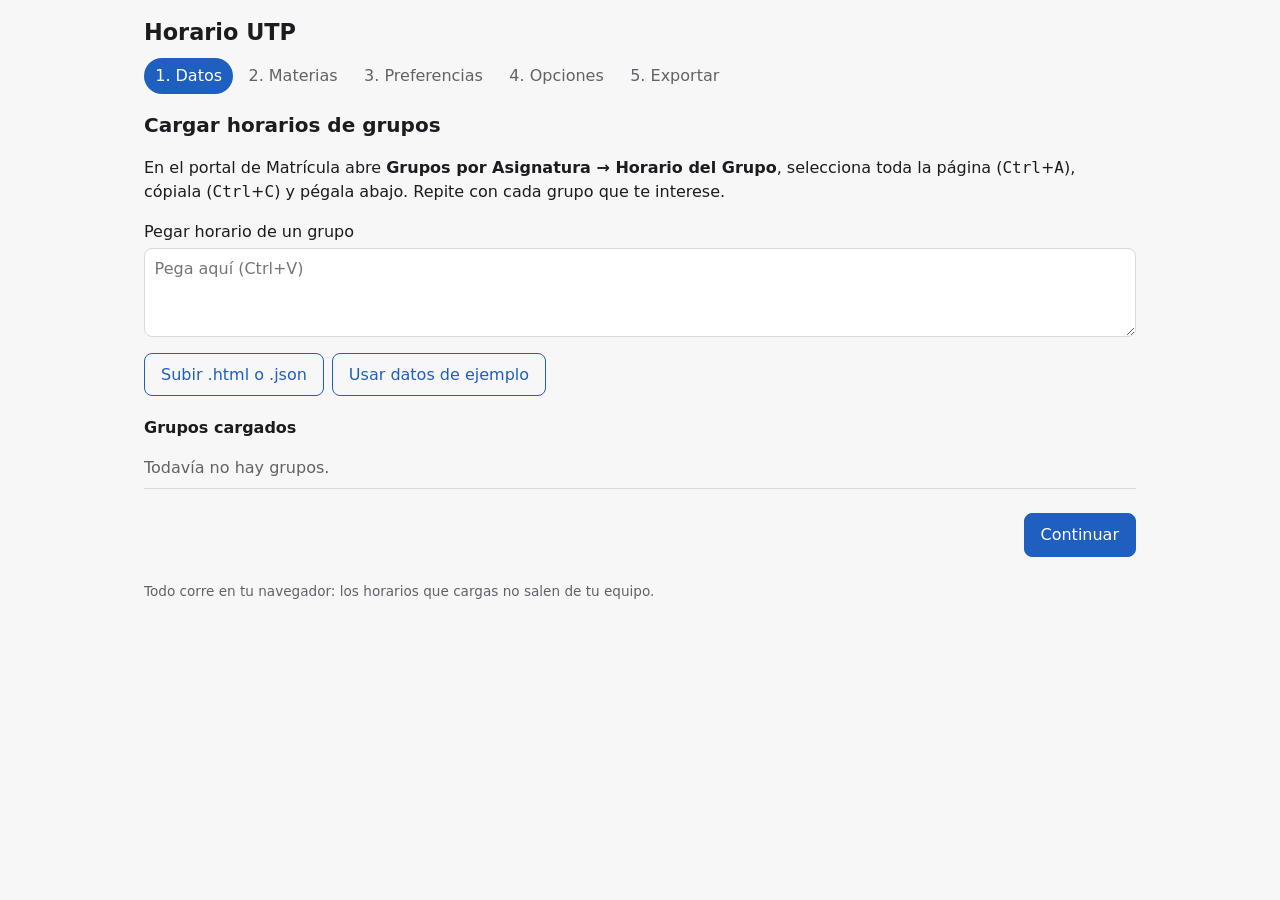
==== index.html @ 0678e88e "Port a web estática en HTML, CSS y JS vanilla La TUI en Python (OR-Tools) pasa a legacy/ sin cambios" ====
<!doctype html>
<html lang="es">
<head>
  <meta charset="utf-8">
  <meta name="viewport" content="width=device-width, initial-scale=1">
  <title>Horario UTP</title>
  <meta name="description" content="Arma tu horario de la UTP sin choques, ordenado según tus preferencias.">
  <meta name="color-scheme" content="light dark">
  <link rel="stylesheet" href="css/style.css">
  <script type="module" src="js/main.js"></script>
</head>
<body>
  <header>
    <h1>Horario UTP</h1>
    <nav aria-label="Pasos">
      <ol id="pasos">
        <li><a href="#datos">Datos</a></li>
        <li><a href="#materias">Materias</a></li>
        <li><a href="#preferencias">Preferencias</a></li>
        <li><a href="#opciones">Opciones</a></li>
        <li><a href="#exportar">Exportar</a></li>
      </ol>
    </nav>
  </header>

  <main>
    <section id="datos" aria-labelledby="t-datos">
      <h2 id="t-datos" tabindex="-1">Cargar horarios de grupos</h2>
      <p>
        En el portal de Matrícula abre <b>Grupos por Asignatura → Horario del Grupo</b>,
        selecciona toda la página (<kbd>Ctrl</kbd>+<kbd>A</kbd>), cópiala
        (<kbd>Ctrl</kbd>+<kbd>C</kbd>) y pégala abajo. Repite con cada grupo que te interese.
      </p>
      <label for="pegar">Pegar horario de un grupo</label>
      <textarea id="pegar" rows="3" placeholder="Pega aquí (Ctrl+V)"></textarea>
      <p class="fila">
        <label class="boton secundario">Subir .html o .json
          <input type="file" id="archivos" accept=".html,.htm,.json" multiple hidden>
        </label>
        <button type="button" id="ejemplo" class="secundario">Usar datos de ejemplo</button>
      </p>
      <p id="msg-datos" role="status"></p>
      <h3>Grupos cargados</h3>
      <ul id="lista-grupos" class="lista"></ul>
      <p class="acciones"><a href="#materias" class="boton">Continuar</a></p>
    </section>

    <section id="materias" aria-labelledby="t-materias" hidden>
      <h2 id="t-materias" tabindex="-1">Materias a inscribir</h2>
      <div id="contenido-materias"></div>
      <p class="acciones">
        <a href="#datos" class="boton secundario">Atrás</a>
        <a href="#preferencias" class="boton">Continuar</a>
      </p>
    </section>

    <section id="preferencias" aria-labelledby="t-preferencias" hidden>
      <h2 id="t-preferencias" tabindex="-1">Preferencias <small>(opcional)</small></h2>
      <div id="contenido-preferencias"></div>
      <p class="acciones">
        <a href="#materias" class="boton secundario">Atrás</a>
        <a href="#opciones" class="boton">Ver opciones</a>
      </p>
    </section>

    <section id="opciones" aria-labelledby="t-opciones" hidden>
      <h2 id="t-opciones" tabindex="-1">Opciones</h2>
      <div id="contenido-opciones"></div>
      <p class="acciones">
        <a href="#preferencias" class="boton secundario">Atrás</a>
        <a href="#exportar" class="boton">Exportar esta opción</a>
      </p>
    </section>

    <section id="exportar" aria-labelledby="t-exportar" hidden>
      <h2 id="t-exportar" tabindex="-1">Exportar</h2>
      <div id="contenido-exportar"></div>
      <p class="acciones"><a href="#opciones" class="boton secundario">Atrás</a></p>
    </section>
  </main>

  <footer>
    <p>Todo corre en tu navegador: los horarios que cargas no salen de tu equipo.</p>
  </footer>
</body>
</html>
---- css/style.css ----
/* Mobile-first. Claro/oscuro según el sistema. Sin dependencias. */

:root {
  --fondo: #f7f7f8;
  --superficie: #fff;
  --texto: #1b1c1f;
  --tenue: #5f6368;
  --borde: #d9dadd;
  --acento: #1f5fbf;
  --acento-texto: #fff;
  --ok: #1e7f3c;
  --error: #b3261e;
  --l: 88%; /* luminosidad de las celdas de clase */
  --s: 70%;
  color-scheme: light dark;
}

@media (prefers-color-scheme: dark) {
  :root {
    --fondo: #121316;
    --superficie: #1c1d21;
    --texto: #e6e6e9;
    --tenue: #a0a3a8;
    --borde: #34363b;
    --acento: #8ab4f8;
    --acento-texto: #0b1a33;
    --ok: #7fd69a;
    --error: #f2938c;
    --l: 26%;
    --s: 40%;
  }
}

* { box-sizing: border-box; }

body {
  margin: 0;
  font: 16px/1.5 system-ui, -apple-system, "Segoe UI", Roboto, sans-serif;
  background: var(--fondo);
  color: var(--texto);
}

header, main, footer {
  max-width: 64rem;
  margin: 0 auto;
  padding: 0 1rem;
}

h1 { font-size: 1.4rem; margin: 1rem 0 .5rem; }
h2 { font-size: 1.25rem; margin: 1rem 0 .75rem; }
h2:focus { outline: none; }
h3 { font-size: 1rem; margin: 1.25rem 0 .5rem; }
small { color: var(--tenue); }
a { color: var(--acento); }

/* Pasos */
#pasos {
  display: flex;
  gap: .25rem;
  list-style: none;
  margin: 0;
  padding: 0;
  overflow-x: auto;
  counter-reset: paso;
}
#pasos a {
  display: block;
  padding: .4rem .7rem;
  border-radius: 999px;
  text-decoration: none;
  color: var(--tenue);
  white-space: nowrap;
  counter-increment: paso;
}
#pasos a::before { content: counter(paso) ". "; }
#pasos a[aria-current] { background: var(--acento); color: var(--acento-texto); }

/* Controles */
button, .boton {
  display: inline-block;
  font: inherit;
  padding: .55rem 1rem;
  border: 1px solid var(--acento);
  border-radius: .5rem;
  background: var(--acento);
  color: var(--acento-texto);
  text-decoration: none;
  cursor: pointer;
}
.secundario { background: transparent; color: var(--acento); }
.chico { padding: .25rem .6rem; font-size: .875rem; }
button:disabled { opacity: .4; cursor: default; }
:focus-visible { outline: 2px solid var(--acento); outline-offset: 2px; }

textarea, select, input:not([type="checkbox"]) {
  font: inherit;
  color: inherit;
  background: var(--superficie);
  border: 1px solid var(--borde);
  border-radius: .5rem;
  padding: .45rem .6rem;
  max-width: 100%;
}
textarea { display: block; width: 100%; margin: .25rem 0; resize: vertical; }

fieldset {
  border: 1px solid var(--borde);
  border-radius: .75rem;
  background: var(--superficie);
  margin: 0 0 1rem;
  padding: .75rem 1rem 1rem;
}
legend { font-weight: 600; padding: 0 .25rem; }
.pref label { display: block; margin: .5rem 0 0; }
.pref select, .pref input[type="number"], .pref input[type="date"] { display: block; width: 100%; margin-top: .2rem; }
label.opcion { display: flex; gap: .6rem; align-items: baseline; padding: .35rem 0; }
label.opcion small { white-space: nowrap; }

.fila { display: flex; flex-wrap: wrap; gap: .5rem; align-items: center; }
.acciones { display: flex; justify-content: space-between; gap: .5rem; margin: 1.5rem 0; }
.acciones .boton:only-child { margin-left: auto; }

.lista { list-style: none; padding: 0; margin: 0; }
.lista li {
  display: flex;
  justify-content: space-between;
  align-items: center;
  gap: .5rem;
  padding: .5rem 0;
  border-bottom: 1px solid var(--borde);
}
.vacio { color: var(--tenue); }
.ok { color: var(--ok); }
.error { color: var(--error); }

/* Opciones */
.navegar {
  display: flex;
  justify-content: space-between;
  align-items: center;
  gap: .5rem;
  text-align: center;
}
.navegar p { margin: 0; }
.navegar button { font-size: 1.4rem; line-height: 1; padding: .4rem .9rem; }

.clase { background: hsl(var(--h) var(--s) var(--l)); }

.grilla, .tabla { overflow-x: auto; margin: 1rem 0; }
table { border-collapse: collapse; width: 100%; background: var(--superficie); }
th, td { border: 1px solid var(--borde); padding: .35rem .45rem; text-align: left; vertical-align: top; }
thead th { background: var(--fondo); }
.grilla table { table-layout: fixed; min-width: 40rem; }
.grilla th[scope="row"] { width: 8.5rem; font-weight: normal; font-size: .8rem; color: var(--tenue); white-space: nowrap; }
.grilla td { font-size: .8rem; line-height: 1.25; }
.grilla td b, .por-dia b { display: block; }
.centro { text-align: center; }
.si { color: var(--ok); }
.no { color: var(--error); font-weight: 700; }
.nd { color: var(--tenue); }

.por-dia { list-style: none; padding: 0; }
.por-dia ul { list-style: none; padding: 0; margin: 0; }
.por-dia ul li { border-radius: .5rem; padding: .5rem .75rem; margin-bottom: .4rem; }
.por-dia .hora { font-size: .8rem; color: var(--tenue); }

/* Celular: lista por día. Pantalla ancha: grilla semanal. */
.grilla { display: none; }
@media (min-width: 48rem) {
  .grilla { display: block; }
  .por-dia { display: none; }
  .pref select, .pref input[type="number"], .pref input[type="date"] { display: inline-block; width: auto; }
  .pref label { display: flex; justify-content: space-between; align-items: center; gap: 1rem; }
  .pref select { min-width: 16rem; }
  .pref label.opcion { justify-content: flex-start; }
}

footer { color: var(--tenue); font-size: .85rem; padding-bottom: 2rem; }

@media print {
  :root { --l: 90%; --s: 60%; }
  body { background: #fff; color: #000; }
  header, footer, .acciones, .navegar button, .por-dia { display: none; }
  .grilla { display: block; overflow: visible; }
  .grilla table { min-width: 0; }
  th, td { border-color: #999; }
}
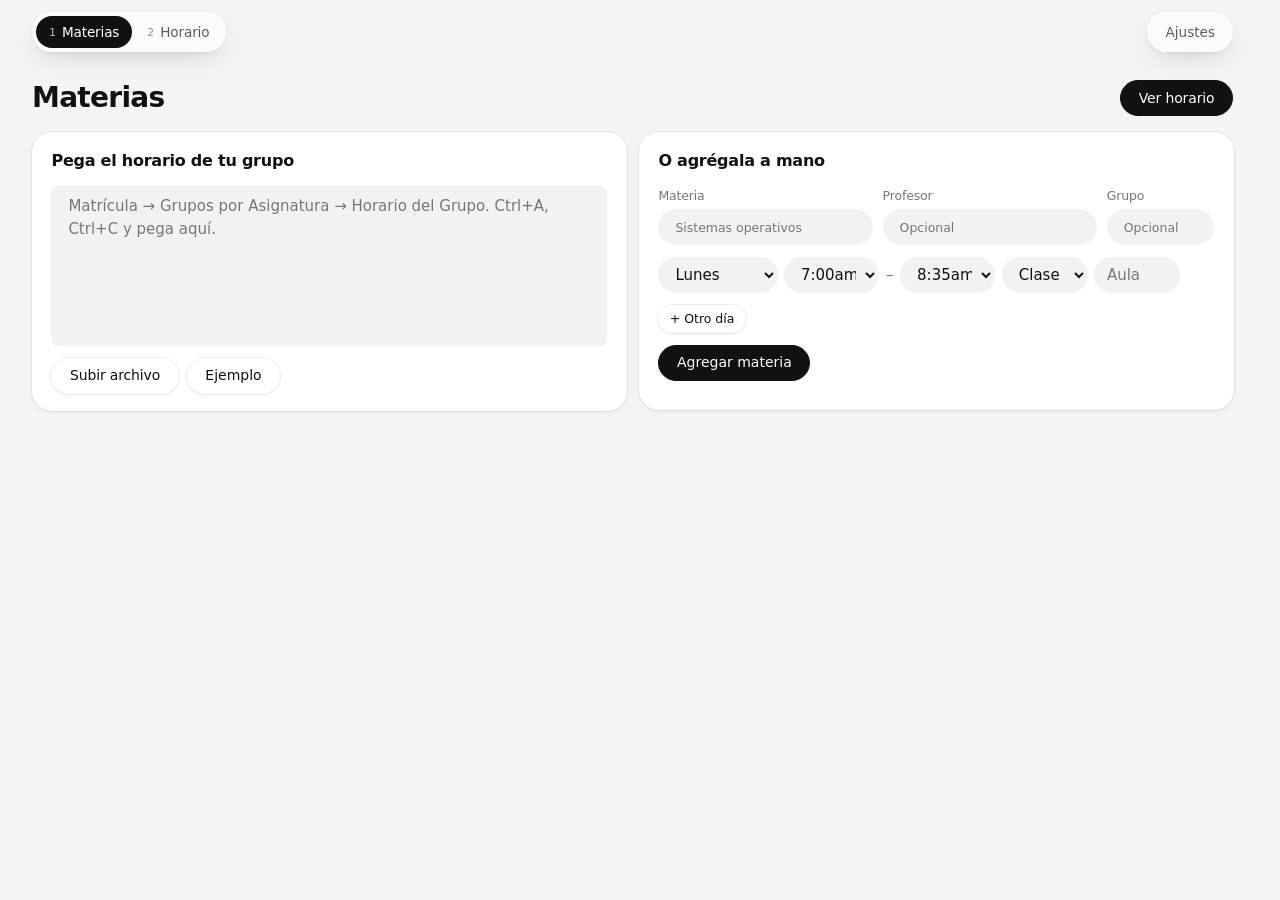
==== commit be768757: "UI en 2 pasos, agentes WebMCP y ajustes - Flujo Materias → Horario; se quitan el paso de exportar (." ====
--- a/index.html
+++ b/index.html
@@ -2,85 +2,106 @@
 <html lang="es">
 <head>
   <meta charset="utf-8">
-  <meta name="viewport" content="width=device-width, initial-scale=1">
-  <title>Horario UTP</title>
-  <meta name="description" content="Arma tu horario de la UTP sin choques, ordenado según tus preferencias.">
+  <!-- style-src-attr: SVG de Ajustes -->
+  <meta http-equiv="Content-Security-Policy" content="default-src 'self'; script-src 'self'; style-src-elem 'self'; style-src-attr 'unsafe-inline'; img-src 'self' data:; object-src 'none'; base-uri 'none'; form-action 'none'">
+  <meta name="viewport" content="width=device-width, initial-scale=1, viewport-fit=cover">
+  <title>Horario</title>
+  <meta name="description" content="Arma tu horario sin choques, ordenado según tus preferencias.">
   <meta name="color-scheme" content="light dark">
+  <meta name="theme-color" content="#f4f4f4" media="(prefers-color-scheme: light)">
+  <meta name="theme-color" content="#000000" media="(prefers-color-scheme: dark)">
+  <link rel="manifest" href="manifest.webmanifest">
   <link rel="stylesheet" href="css/style.css">
+  <script src="js/tema.js"></script>
   <script type="module" src="js/main.js"></script>
+  <!-- Evita la cascada de imports -->
+  <link rel="modulepreload" href="js/ui.js">
+  <link rel="modulepreload" href="js/calendario.js">
+  <link rel="modulepreload" href="js/dom.js">
+  <link rel="modulepreload" href="js/agentes.js">
+  <link rel="modulepreload" href="js/ajustes.js">
+  <link rel="modulepreload" href="js/atajos.js">
+  <link rel="modulepreload" href="js/estado.js">
+  <link rel="modulepreload" href="js/modelo.js">
+  <link rel="modulepreload" href="js/entrada.js">
+  <link rel="modulepreload" href="js/solver.js">
+  <link rel="modulepreload" href="js/preferencias.js">
+  <link rel="modulepreload" href="js/periodos.js">
+  <link rel="modulepreload" href="js/bits.js">
 </head>
 <body>
   <header>
-    <h1>Horario UTP</h1>
     <nav aria-label="Pasos">
-      <ol id="pasos">
-        <li><a href="#datos">Datos</a></li>
-        <li><a href="#materias">Materias</a></li>
-        <li><a href="#preferencias">Preferencias</a></li>
-        <li><a href="#opciones">Opciones</a></li>
-        <li><a href="#exportar">Exportar</a></li>
+      <ol id="pasos" class="vidrio">
+        <li class="pildora" aria-hidden="true"></li>
+        <li><a href="#materias" data-atajo="g m" aria-current="step"><span>Materias</span></a></li>
+        <li><a href="#opciones" data-atajo="g h"><span>Horario</span></a></li>
       </ol>
     </nav>
+    <div class="herramientas vidrio">
+      <button type="button" class="fantasma chico" commandfor="dialogo-ajustes" command="show-modal">Ajustes</button>
+    </div>
   </header>
 
   <main>
-    <section id="datos" aria-labelledby="t-datos">
-      <h2 id="t-datos" tabindex="-1">Cargar horarios de grupos</h2>
-      <p>
-        En el portal de Matrícula abre <b>Grupos por Asignatura → Horario del Grupo</b>,
-        selecciona toda la página (<kbd>Ctrl</kbd>+<kbd>A</kbd>), cópiala
-        (<kbd>Ctrl</kbd>+<kbd>C</kbd>) y pégala abajo. Repite con cada grupo que te interese.
-      </p>
-      <label for="pegar">Pegar horario de un grupo</label>
-      <textarea id="pegar" rows="3" placeholder="Pega aquí (Ctrl+V)"></textarea>
-      <p class="fila">
-        <label class="boton secundario">Subir .html o .json
-          <input type="file" id="archivos" accept=".html,.htm,.json" multiple hidden>
-        </label>
-        <button type="button" id="ejemplo" class="secundario">Usar datos de ejemplo</button>
-      </p>
-      <p id="msg-datos" role="status"></p>
-      <h3>Grupos cargados</h3>
-      <ul id="lista-grupos" class="lista"></ul>
-      <p class="acciones"><a href="#materias" class="boton">Continuar</a></p>
-    </section>
-
-    <section id="materias" aria-labelledby="t-materias" hidden>
-      <h2 id="t-materias" tabindex="-1">Materias a inscribir</h2>
+    <section id="materias" aria-labelledby="t-materias">
+      <div class="cabeza">
+        <h2 id="t-materias" tabindex="-1">Materias</h2>
+        <p class="acciones vidrio-movil"><a href="#opciones" class="boton" data-atajo="Mod+Enter" data-atajo-texto="Paso siguiente">Ver horario</a></p>
+      </div>
+      <div id="grupos" class="fila grupos"></div>
+      <div id="entrada">
+        <div id="agregar" class="tarjeta agregar">
+          <label for="pegar" class="titulo">Pega el horario de tu grupo</label>
+          <textarea id="pegar" rows="3" data-atajo="/" data-atajo-texto="Ir al campo para pegar"
+            placeholder="Matrícula → Grupos por Asignatura → Horario del Grupo. Ctrl+A, Ctrl+C y pega aquí."></textarea>
+          <p class="fila">
+            <label class="boton secundario">Subir archivo
+              <input type="file" id="archivos" accept=".html,.htm,.json" multiple hidden>
+            </label>
+            <button type="button" id="ejemplo" class="secundario">Ejemplo</button>
+          </p>
+          <p id="msg-datos" role="status"></p>
+        </div>
+        <div id="a-mano" class="tarjeta agregar"></div>
+      </div>
       <div id="contenido-materias"></div>
-      <p class="acciones">
-        <a href="#datos" class="boton secundario">Atrás</a>
-        <a href="#preferencias" class="boton">Continuar</a>
-      </p>
-    </section>
-
-    <section id="preferencias" aria-labelledby="t-preferencias" hidden>
-      <h2 id="t-preferencias" tabindex="-1">Preferencias <small>(opcional)</small></h2>
-      <div id="contenido-preferencias"></div>
-      <p class="acciones">
-        <a href="#materias" class="boton secundario">Atrás</a>
-        <a href="#opciones" class="boton">Ver opciones</a>
-      </p>
     </section>
 
     <section id="opciones" aria-labelledby="t-opciones" hidden>
-      <h2 id="t-opciones" tabindex="-1">Opciones</h2>
+      <div class="cabeza">
+        <h2 id="t-opciones" tabindex="-1">Horario</h2>
+        <p class="acciones vidrio-movil"><a href="#materias" class="boton secundario">Atrás</a></p>
+      </div>
       <div id="contenido-opciones"></div>
-      <p class="acciones">
-        <a href="#preferencias" class="boton secundario">Atrás</a>
-        <a href="#exportar" class="boton">Exportar esta opción</a>
-      </p>
     </section>
 
-    <section id="exportar" aria-labelledby="t-exportar" hidden>
-      <h2 id="t-exportar" tabindex="-1">Exportar</h2>
-      <div id="contenido-exportar"></div>
-      <p class="acciones"><a href="#opciones" class="boton secundario">Atrás</a></p>
-    </section>
   </main>
 
-  <footer>
-    <p>Todo corre en tu navegador: los horarios que cargas no salen de tu equipo.</p>
-  </footer>
+  <!-- autofocus en el diálogo: en celular abría desplazado -->
+  <dialog id="dialogo-ajustes" class="dialogo" aria-labelledby="ajustes-titulo" closedby="any" autofocus>
+    <div class="dialogo-agarre" aria-hidden="true"></div>
+    <h2 id="ajustes-titulo">Ajustes</h2>
+    <div id="contenido-ajustes"></div>
+    <form method="dialog" class="acciones"><button class="secundario">Listo</button></form>
+  </dialog>
+
+  <dialog id="dialogo-borrar" class="dialogo" role="alertdialog" aria-labelledby="borrar-titulo" closedby="any">
+    <div class="dialogo-agarre" aria-hidden="true"></div>
+    <h2 id="borrar-titulo">¿Borrar horarios y preferencias?</h2>
+    <p>No se puede deshacer.</p>
+    <form method="dialog" class="acciones">
+      <button class="secundario" value="cancelar" autofocus>Cancelar</button>
+      <button class="peligro" value="borrar">Borrar</button>
+    </form>
+  </dialog>
+
+  <dialog id="dialogo-atajos" class="dialogo" aria-labelledby="atajos-titulo" closedby="any">
+    <h2 id="atajos-titulo">Atajos de teclado</h2>
+    <div id="contenido-atajos"></div>
+    <form method="dialog" class="acciones"><button class="secundario" autofocus>Cerrar</button></form>
+  </dialog>
+
+  <div id="tostada" class="tostada" role="status" aria-live="polite"></div>
 </body>
 </html>
--- a/css/style.css
+++ b/css/style.css
@@ -1,124 +1,769 @@
-/* Mobile-first. Claro/oscuro según el sistema. Sin dependencias. */
+/* Mobile-first. Claro/oscuro según el sistema. */
 
 :root {
-  --fondo: #f7f7f8;
-  --superficie: #fff;
-  --texto: #1b1c1f;
-  --tenue: #5f6368;
-  --borde: #d9dadd;
-  --acento: #1f5fbf;
-  --acento-texto: #fff;
-  --ok: #1e7f3c;
-  --error: #b3261e;
-  --l: 88%; /* luminosidad de las celdas de clase */
-  --s: 70%;
+  --fondo: light-dark(#f4f4f4, #000);
+  --superficie: light-dark(#fff, #161616);
+  --suave: light-dark(#f2f2f2, #242424);
+  --texto: light-dark(#111, #ececec);
+  --tenue: light-dark(#5c5c5c, #a8a8a8);
+  --apagado: light-dark(#767676, #8a8a8a); /* 4,5:1 */
+  --borde: light-dark(#ececec, #232323);
+  --borde-fuerte: light-dark(#d6d6d6, #3a3a3a);
+  --entrada: light-dark(#949494, #5e5e5e); /* 3:1 */
+  --invertido: light-dark(#111, #ececec);
+  --invertido-texto: light-dark(#fff, #111);
+  --ok: var(--texto);
+  --error: light-dark(#c4321c, #f2938c);
+  --mono: ui-monospace, "SF Mono", "JetBrains Mono", Menlo, Consolas, monospace;
+  --curva-entrar: cubic-bezier(0.32, 0.72, 0, 1);
+  --resorte: cubic-bezier(0.34, 1.45, 0.64, 1);
+  /* Resorte 520/38, muestreado con linear() */
+  --resorte-paso: linear(0, 0.04, 0.136, 0.258, 0.385, 0.508, 0.617, 0.711, 0.788, 0.85, 0.899, 0.935, 0.961, 0.98, 0.993, 1.001, 1.005, 1.008, 1.009, 1.009, 1.008, 1.007, 1.006, 1.005, 1.004, 1.003, 1.002, 1.001, 1);
+  --dur-paso: 380ms;
+  /* Resorte con rebote 300/19 */
+  --resorte-rebote: linear(0, 0.055, 0.187, 0.358, 0.538, 0.707, 0.852, 0.965, 1.045, 1.095, 1.12, 1.125, 1.116, 1.098, 1.076, 1.054, 1.033, 1.016, 1.002, 0.993, 0.987, 0.985, 0.984, 0.986, 0.988, 0.991, 0.994, 0.996, 0.998, 1);
+  --dur-rebote: 600ms;
+  --vidrio-fondo: var(--superficie);
+  --vidrio-brillo: inset 0 1px 0 light-dark(rgb(255 255 255 / .75), rgb(255 255 255 / .22)), inset 0 0 0 1px light-dark(rgb(255 255 255 / .4), rgb(255 255 255 / .09)), inset 0 -1px 1px light-dark(rgb(255 255 255 / .25), rgb(255 255 255 / .06));
+  --vidrio-sombra: 0 8px 24px -8px light-dark(rgb(0 0 0 / .2), rgb(0 0 0 / .7)), 0 1px 3px light-dark(rgb(0 0 0 / .06), transparent);
+  --sombra-alta: 0 18px 36px -18px rgb(0 0 0 / .28), 0 2px 6px -2px rgb(0 0 0 / .08);
+  /* Borde de sombra */
+  --sombra-borde:
+    0 0 0 1px light-dark(oklch(0 0 0 / .06), oklch(1 0 0 / .08)),
+    0 1px 2px -1px light-dark(oklch(0 0 0 / .06), transparent),
+    0 2px 4px 0 light-dark(oklch(0 0 0 / .04), transparent);
+  --sombra-borde-hover:
+    0 0 0 1px light-dark(oklch(0 0 0 / .08), oklch(1 0 0 / .13)),
+    0 1px 2px -1px light-dark(oklch(0 0 0 / .08), transparent),
+    0 2px 4px 0 light-dark(oklch(0 0 0 / .06), transparent);
+  --alto-tactil: 2.75rem; /* WCAG 2.5.5 */
+  /* Radios concéntricos, con piso */
+  --radio-tarjeta: 1.25rem;
+  --relleno-tarjeta: 1rem;
+  --radio-interior: max(.5rem, var(--radio-tarjeta) - var(--relleno-tarjeta));
   color-scheme: light dark;
 }
-
-@media (prefers-color-scheme: dark) {
-  :root {
-    --fondo: #121316;
-    --superficie: #1c1d21;
-    --texto: #e6e6e9;
-    --tenue: #a0a3a8;
-    --borde: #34363b;
-    --acento: #8ab4f8;
-    --acento-texto: #0b1a33;
-    --ok: #7fd69a;
-    --error: #f2938c;
-    --l: 26%;
-    --s: 40%;
-  }
-}
-
-* { box-sizing: border-box; }
+:root[data-tema="claro"] { color-scheme: light; }
+:root[data-tema="oscuro"] { color-scheme: dark; }
+:root[data-movimiento="reducido"] *,
+:root[data-movimiento="reducido"] ::before,
+:root[data-movimiento="reducido"] ::after,
+:root[data-movimiento="reducido"] ::backdrop {
+  animation-duration: 1ms !important;
+  animation-iteration-count: 1 !important;
+  animation-delay: 0s !important;
+  transition-duration: 1ms !important;
+  transition-delay: 0s !important;
+  scroll-behavior: auto !important;
+}
+
+@media (prefers-contrast: more) {
+  :root { --borde: light-dark(#949494, #6b6b6b); --borde-fuerte: light-dark(#6b6b6b, #8a8a8a); --apagado: light-dark(#555, #bbb); --tenue: light-dark(#333, #ccc); }
+}
+
+*, *::before, *::after { box-sizing: border-box; }
+[hidden] { display: none !important; }
+
+html {
+  background: var(--fondo);
+  accent-color: var(--invertido);
+  -webkit-text-size-adjust: 100%;
+  text-size-adjust: 100%;
+  -webkit-tap-highlight-color: transparent;
+  -webkit-font-smoothing: antialiased;
+  -moz-osx-font-smoothing: grayscale;
+  /* Evita saltos al cambiar de paso */
+  scrollbar-gutter: stable;
+}
 
 body {
   margin: 0;
-  font: 16px/1.5 system-ui, -apple-system, "Segoe UI", Roboto, sans-serif;
+  padding-inline: env(safe-area-inset-left, 0px) env(safe-area-inset-right, 0px);
+  font: .9375rem/1.55 Inter, system-ui, -apple-system, "Segoe UI", Roboto, sans-serif;
+  /* Cifras de ancho fijo */
+  font-variant-numeric: tabular-nums;
+  letter-spacing: -.01em;
   background: var(--fondo);
   color: var(--texto);
 }
 
-header, main, footer {
-  max-width: 64rem;
-  margin: 0 auto;
-  padding: 0 1rem;
-}
-
-h1 { font-size: 1.4rem; margin: 1rem 0 .5rem; }
-h2 { font-size: 1.25rem; margin: 1rem 0 .75rem; }
+header, main {
+  max-width: 80rem;
+  margin-inline: auto;
+  padding-inline: clamp(.75rem, 3vw, 2rem);
+}
+header {
+  position: sticky;
+  top: 0;
+  z-index: 1;
+  display: flex;
+  flex-wrap: wrap;
+  align-items: center;
+  justify-content: space-between;
+  gap: .5rem 1rem;
+  padding-block: .75rem;
+}
+/* Sin barra: cápsulas de vidrio flotantes */
+header::before {
+  content: "";
+  position: absolute;
+  z-index: -1;
+  inset: 0 calc(50% - 50vw) -1rem;
+  background: linear-gradient(var(--fondo) 40%, transparent);
+  pointer-events: none;
+}
+@supports (backdrop-filter: blur(1px)) {
+  header::before {
+    background: linear-gradient(color-mix(in srgb, var(--fondo) 70%, transparent) 30%, transparent);
+    backdrop-filter: blur(6px);
+    -webkit-backdrop-filter: blur(6px);
+    mask-image: linear-gradient(#000 55%, transparent);
+  }
+}
+@media (prefers-reduced-transparency: reduce) {
+  header::before { inset-block-end: 0; background: var(--fondo); backdrop-filter: none; -webkit-backdrop-filter: none; mask-image: none; }
+}
+
+.vidrio, .vidrio-movil {
+  --filtro-vidrio: blur(10px) saturate(180%);
+}
+.vidrio {
+  border: 1px solid transparent; /* forced-colors */
+  background: var(--vidrio-fondo);
+  box-shadow: var(--vidrio-brillo), var(--vidrio-sombra);
+  -webkit-backdrop-filter: var(--filtro-vidrio);
+  backdrop-filter: var(--filtro-vidrio);
+}
+@supports (backdrop-filter: blur(1px)) {
+  :root { --vidrio-fondo: color-mix(in srgb, var(--superficie) 60%, transparent); }
+}
+@media (prefers-reduced-transparency: reduce) {
+  :root { --vidrio-fondo: var(--superficie); }
+  .vidrio, .vidrio-movil { --filtro-vidrio: none; }
+}
+main { padding-bottom: max(2rem, env(safe-area-inset-bottom)); }
+
+h2 { font-size: 1.45rem; font-weight: 600; letter-spacing: -.025em; line-height: 1.15; margin: 0; }
 h2:focus { outline: none; }
-h3 { font-size: 1rem; margin: 1.25rem 0 .5rem; }
-small { color: var(--tenue); }
-a { color: var(--acento); }
-
-/* Pasos */
+h2, h3, legend, .titulo { text-wrap: balance; }
+p, li, dd { text-wrap: pretty; }
+h3, thead th {
+  font-size: .68rem;
+  font-weight: 600;
+  letter-spacing: .08em;
+  text-transform: uppercase;
+  color: var(--texto);
+}
+h3 { margin: 0 0 .5rem; }
+legend, .titulo { font-size: 1rem; font-weight: 600; letter-spacing: -.015em; color: var(--texto); }
+label.titulo { display: block; }
+* + h3 { margin-top: 1rem; }
+p { color: var(--tenue); max-width: 38rem; margin: .6rem 0; }
+small { color: var(--apagado); }
+b { font-weight: 600; color: var(--texto); }
+a { color: inherit; text-underline-offset: .2em; }
+::selection { background: color-mix(in oklch, var(--texto), transparent 85%); }
+
+kbd {
+  font: .78em var(--mono);
+  padding: .1rem .35rem;
+  border: 1px solid var(--borde-fuerte);
+  border-bottom-width: 2px;
+  border-radius: .3rem;
+  color: var(--texto);
+}
+
+/* Pasos como control segmentado */
 #pasos {
+  position: relative;
+  isolation: isolate;
   display: flex;
-  gap: .25rem;
+  gap: .15rem;
   list-style: none;
   margin: 0;
-  padding: 0;
+  padding: .2rem;
   overflow-x: auto;
+  scrollbar-width: none;
   counter-reset: paso;
+  border-radius: 999px;
+  max-width: 100%;
 }
 #pasos a {
-  display: block;
-  padding: .4rem .7rem;
+  display: flex;
+  align-items: center;
+  gap: .4rem;
+  min-height: 2rem;
+  padding: .3rem .8rem;
   border-radius: 999px;
   text-decoration: none;
   color: var(--tenue);
+  font-size: .85rem;
   white-space: nowrap;
   counter-increment: paso;
 }
-#pasos a::before { content: counter(paso) ". "; }
-#pasos a[aria-current] { background: var(--acento); color: var(--acento-texto); }
+#pasos a::before { content: counter(paso) / ""; font: .7rem var(--mono); }
+#pasos:not(.medido) a[aria-current] { color: var(--invertido-texto); }
+/* Píldora: main.js le pone posición y ancho */
+#pasos .pildora {
+  position: absolute;
+  z-index: -1;
+  inset-block: .2rem;
+  left: 0;
+  width: 0;
+  border-radius: 999px;
+  background: var(--invertido);
+  pointer-events: none;
+  will-change: translate, width;
+}
+#pasos:not(.medido) a[aria-current] { background: var(--invertido); }
+#pasos a::before { color: color-mix(in srgb, currentColor 70%, transparent); }
+@media (hover: hover) { #pasos a:not([aria-current]):hover { --tenue: var(--texto); } }
+
+.herramientas { display: flex; gap: .15rem; margin-inline-start: auto; padding: .2rem; border-radius: 999px; }
+.herramientas > button { min-height: 2rem; padding: .3rem .8rem; font-size: .85rem; }
+@media (hover: hover) { .herramientas > .fantasma:hover:not(:disabled) { color: var(--texto); } }
+
+/* Diálogo; en celular, hoja desde abajo */
+.dialogo {
+  width: min(28rem, calc(100% - 2rem));
+  max-height: calc(100dvh - 2rem);
+  overflow-y: auto;
+  overscroll-behavior: contain;
+  padding: 1.25rem;
+  border: 1px solid transparent; /* forced-colors */
+  border-radius: var(--radio-tarjeta);
+  background: var(--superficie);
+  color: var(--texto);
+  box-shadow: var(--sombra-borde), var(--sombra-alta);
+}
+.dialogo::backdrop {
+  background: linear-gradient(light-dark(rgb(0 0 0 / .1), rgb(0 0 0 / .25)), light-dark(rgb(0 0 0 / .15), rgb(0 0 0 / .35)));
+  backdrop-filter: blur(8px);
+  -webkit-backdrop-filter: blur(8px);
+}
+@media (prefers-reduced-transparency: reduce) {
+  .dialogo::backdrop { background: rgb(0 0 0 / .4); backdrop-filter: none; -webkit-backdrop-filter: none; }
+}
+.dialogo h2 { font-size: 1.1rem; margin: 0 0 .25rem; }
+.dialogo > p { margin: 0 0 1rem; font-size: .875rem; color: var(--tenue); }
+.dialogo form { margin: 0; }
+.dialogo .acciones { justify-content: flex-end; margin: 1.25rem 0 0; }
+.dialogo-agarre { display: none; }
+.atajos-lista { display: grid; grid-template-columns: auto 1fr; gap: .45rem 1rem; align-items: center; margin: .5rem 0 0; font-size: .875rem; }
+.atajos-lista dt { display: flex; gap: .25rem; }
+.atajos-lista dd { margin: 0; color: var(--tenue); }
+
+/* Ajustes */
+.ajuste { display: grid; gap: .5rem; border: 0; padding: 0; margin: 1rem 0 0; }
+.ajuste > legend { float: left; width: 100%; padding: 0; margin-bottom: .5rem; font-size: .68rem; font-weight: 600; letter-spacing: .08em; text-transform: uppercase; }
+.dialogo label.opcion-tarjeta, label.opcion-tarjeta {
+  display: flex;
+  align-items: center;
+  gap: .75rem;
+  margin: 0;
+  padding: .7rem .85rem;
+  border: 1px solid transparent;
+  border-radius: var(--radio-interior);
+  box-shadow: var(--sombra-borde);
+  font-size: .875rem;
+  color: var(--tenue);
+  cursor: pointer;
+  transition: background-color 150ms ease, border-color 150ms ease, box-shadow 150ms ease-out;
+}
+.opcion-tarjeta > span { flex: 1; }
+.opcion-tarjeta b { display: block; font-weight: 500; color: var(--texto); }
+.opcion-tarjeta small { display: block; margin-top: .1rem; font-size: .78rem; line-height: 1.35; }
+@media (hover: hover) { .opcion-tarjeta:hover { background: var(--suave); box-shadow: var(--sombra-borde-hover); } }
+.opcion-tarjeta:has(:checked) { border-color: var(--texto); background: var(--suave); }
+.opcion-tarjeta:has(:focus-visible) { outline: 2px solid var(--texto); outline-offset: 2px; }
+.vistas { display: grid; grid-template-columns: repeat(3, 1fr); gap: .5rem; }
+.vistas-2 { grid-template-columns: repeat(2, 1fr); }
+.vistas-2 .mini svg { aspect-ratio: 84 / 40; }
+.dialogo label.vista { position: relative; flex-direction: column; gap: .4rem; padding: .5rem .5rem .55rem; font-size: .78rem; font-weight: 500; text-align: center; }
+.vista input { position: absolute; opacity: 0; pointer-events: none; }
+.vista:has(:checked) { color: var(--texto); }
+.mini { display: block; width: 100%; padding: .3rem; border-radius: max(.25rem, var(--radio-interior) - .5rem - 1px); background: var(--superficie); box-shadow: inset 0 0 0 1px var(--borde); }
+.mini-tema { padding: 0; overflow: hidden; }
+.mini svg { display: block; width: 100%; height: auto; }
+.mini rect { fill: oklch(72% .12 var(--h)); }
+.mini .g { fill: var(--borde-fuerte); }
+.mini .fila { fill: var(--suave); }
+.vista:not(:has(:checked)) .mini rect:not(.g, .fila) { fill: light-dark(oklch(85% .05 var(--h)), oklch(45% .07 var(--h))); }
+.mini text { fill: var(--tenue); font: 600 13px var(--mono); text-anchor: middle; }
+.vista:has(:checked) .mini text { fill: var(--texto); }
+
+:is(.ajuste-switch, .ajuste-fila) {
+  display: flex;
+  align-items: center;
+  justify-content: space-between;
+  gap: 1rem;
+  padding: .6rem 0;
+  border-top: 1px solid var(--borde);
+  font-size: .875rem;
+  font-weight: 500;
+}
+.ajuste-switch { cursor: pointer; }
+.ajuste > legend + :is(.ajuste-switch, .ajuste-fila) { border-top: 0; padding-top: 0; }
+.ajuste-switch:has(:disabled) { cursor: default; }
+
+/* Interruptor */
+.switch {
+  --ancho: 2.5rem;
+  --alto: 1.5rem;
+  --pulgar: calc(var(--alto) - 6px);
+  --estirar: 0px;
+  appearance: none;
+  flex-shrink: 0;
+  position: relative;
+  width: var(--ancho);
+  height: var(--alto);
+  margin: 0;
+  border: 1px solid transparent; /* forced-colors */
+  border-radius: 999px;
+  background: var(--entrada);
+  cursor: pointer;
+  transition: background-color 250ms ease;
+}
+.switch::before {
+  content: "";
+  position: absolute;
+  top: 50%;
+  left: 2px;
+  width: calc(var(--pulgar) + var(--estirar));
+  height: var(--pulgar);
+  border-radius: 999px;
+  background: #fff;
+  box-shadow: 0 2px 6px rgb(0 0 0 / .15), 0 0 0 .5px rgb(0 0 0 / .04);
+  translate: 0 -50%;
+  transition: translate var(--dur-paso) var(--resorte-paso), width var(--dur-paso) var(--resorte-paso);
+}
+.switch:checked { background: var(--invertido); }
+.switch:checked::before { background: var(--invertido-texto); }
+.switch:checked::before { translate: calc(var(--ancho) - 6px - var(--pulgar) - var(--estirar)) -50%; }
+.switch:active:not(:disabled), label:active > .switch:not(:disabled) { --estirar: 6px; }
+.switch:disabled { opacity: .5; cursor: default; }
+@media (pointer: coarse) { .switch { --ancho: 3.1875rem; --alto: 1.9375rem; } }
+@media (prefers-reduced-motion: reduce) { .switch, .switch::before { transition: none; } }
+@media (forced-colors: active) { .switch:checked { forced-color-adjust: none; background: Highlight; } }
+
+.peligro { background: var(--error); border-color: var(--error); color: var(--invertido-texto); }
+.peligro-suave { color: var(--error); }
+@media (hover: hover) { .peligro-suave:hover:not(:disabled) { border-color: var(--error); } }
+
+/* Radio */
+input[type="radio"] {
+  appearance: none;
+  flex-shrink: 0;
+  width: 1rem;
+  height: 1rem;
+  margin: 0;
+  border: 1px solid var(--entrada);
+  border-radius: 50%;
+  background: transparent;
+  cursor: pointer;
+  transition: border-width 150ms var(--curva-entrar);
+}
+input[type="radio"]:checked { border: 5px solid var(--invertido); background: var(--superficie); }
+input[type="radio"]:focus-visible { outline: none; }
+@media (forced-colors: active) {
+  .materia:has(:checked) .materia-elegir::before { forced-color-adjust: none; background: Highlight; border-color: Highlight; }
+  .materia:has(:checked) .materia-elegir::after { forced-color-adjust: none; background: HighlightText; }
+  .opcion-tarjeta:has(:checked) { outline: 2px solid Highlight; }
+  input[type="radio"]:checked { forced-color-adjust: none; background: Canvas; border-color: Highlight; }
+}
+
+/* Detalle de clase (celular) */
+.hoja {
+  --vidrio-fondo: color-mix(in srgb, var(--superficie) 82%, transparent);
+  inset: auto .5rem max(.5rem, env(safe-area-inset-bottom)) .5rem;
+  width: auto;
+  margin: 0;
+  padding: 1rem 1.15rem;
+  border-radius: var(--radio-tarjeta);
+  color: var(--texto);
+  translate: 0 calc(100% + 1rem);
+  transition: translate 240ms var(--curva-entrar), overlay 240ms allow-discrete, display 240ms allow-discrete;
+}
+.hoja:popover-open { translate: 0 0; transition-duration: var(--dur-rebote); transition-timing-function: var(--resorte-rebote); }
+@starting-style { .hoja:popover-open { translate: 0 calc(100% + 1rem); } }
+.hoja::backdrop { background: transparent; }
+.hoja p { margin: .3rem 0 0; }
+.hoja .titulo { margin: 0; }
+
+.dialogo, .dialogo::backdrop {
+  opacity: 0;
+  transition: opacity 180ms ease, scale 180ms var(--curva-entrar), translate 240ms var(--curva-entrar), overlay 240ms allow-discrete, display 240ms allow-discrete;
+}
+.dialogo { scale: .96; }
+.dialogo[open], .dialogo[open]::backdrop { opacity: 1; }
+.dialogo[open] { scale: 1; transition-duration: 200ms, var(--dur-rebote); transition-timing-function: ease, var(--resorte-rebote); }
+@starting-style {
+  .dialogo[open], .dialogo[open]::backdrop { opacity: 0; }
+  .dialogo[open] { scale: .96; }
+}
+/* Celular: hoja desde abajo */
+@media (width < 37.5rem) {
+  .dialogo {
+    width: 100%;
+    max-width: 100%;
+    max-height: 90dvh;
+    margin: auto 0 0;
+    padding-bottom: calc(1.25rem + env(safe-area-inset-bottom, 0px));
+    border-bottom: 0;
+    border-radius: var(--radio-tarjeta) var(--radio-tarjeta) 0 0;
+    opacity: 1;
+    scale: none;
+    translate: 0 100%;
+  }
+  .dialogo[open] { scale: none; translate: 0 0; transition: translate var(--dur-paso) var(--resorte-paso); }
+  @starting-style { .dialogo[open] { translate: 0 100%; } }
+  .dialogo[data-arrastrando] { transition: none; }
+  .dialogo-agarre { display: block; position: absolute; inset: 0 0 auto; height: 1.25rem; touch-action: none; cursor: grab; }
+  .dialogo-agarre::before {
+    content: "";
+    position: absolute;
+    top: 6px;
+    left: 50%;
+    width: 36px;
+    height: 5px;
+    translate: -50% 0;
+    border-radius: 999px;
+    background: var(--borde-fuerte);
+  }
+  .dialogo h2 { touch-action: none; }
+  .dialogo .acciones { flex-direction: column-reverse; }
+  .dialogo .acciones > button { width: 100%; min-height: var(--alto-tactil); }
+}
+@media (prefers-reduced-motion: reduce) {
+  .hoja, .hoja:popover-open { translate: none; transition: opacity 200ms ease, overlay 200ms allow-discrete, display 200ms allow-discrete; opacity: 0; }
+  .hoja:popover-open { opacity: 1; }
+  @starting-style { .hoja:popover-open { opacity: 0; } }
+  .dialogo, .dialogo[open] { scale: none; translate: none; transition: opacity 200ms ease, overlay 200ms allow-discrete, display 200ms allow-discrete; }
+  @starting-style { .dialogo[open] { translate: none; } }
+}
+
+/* Cabeza de cada paso */
+.cabeza {
+  display: flex;
+  flex-wrap: wrap;
+  align-items: center;
+  justify-content: space-between;
+  gap: .75rem 1rem;
+  margin: 1rem 0;
+}
+.cabeza p { margin: .3rem 0 0; }
+.cabeza .acciones { margin: 0; }
+
+/* Tarjetas */
+.tarjeta {
+  background: var(--superficie);
+  border: 1px solid transparent; /* forced-colors */
+  box-shadow: var(--sombra-borde);
+  border-radius: var(--radio-tarjeta);
+  padding: var(--relleno-tarjeta) 1.15rem;
+  min-width: 0;
+}
+.tarjeta > :first-child { margin-top: 0; }
+.tarjeta > :last-child { margin-bottom: 0; }
+.cuadricula {
+  display: grid;
+  grid-template-columns: repeat(auto-fit, minmax(min(100%, 20rem), 1fr));
+  gap: .75rem;
+  align-items: start;
+}
+.cuadricula, main section > .tarjeta, #contenido-opciones > *, #contenido-materias > * { margin-bottom: .75rem; }
 
 /* Controles */
 button, .boton {
-  display: inline-block;
+  display: inline-flex;
+  align-items: center;
+  justify-content: center;
+  gap: .4rem;
+  min-height: 2.25rem;
   font: inherit;
-  padding: .55rem 1rem;
-  border: 1px solid var(--acento);
-  border-radius: .5rem;
-  background: var(--acento);
-  color: var(--acento-texto);
+  font-size: .875rem;
+  font-weight: 500;
+  line-height: 1.25;
+  padding: .4rem 1.1rem;
+  border: 1px solid var(--invertido);
+  border-radius: 999px;
+  background: var(--invertido);
+  color: var(--invertido-texto);
   text-decoration: none;
+  white-space: nowrap;
   cursor: pointer;
-}
-.secundario { background: transparent; color: var(--acento); }
-.chico { padding: .25rem .6rem; font-size: .875rem; }
-button:disabled { opacity: .4; cursor: default; }
-:focus-visible { outline: 2px solid var(--acento); outline-offset: 2px; }
-
-textarea, select, input:not([type="checkbox"]) {
+  transition: scale 150ms var(--curva-entrar);
+}
+.secundario {
+  background: var(--superficie);
+  color: var(--texto);
+  border-color: transparent;
+  box-shadow: var(--sombra-borde);
+  transition-property: scale, box-shadow;
+}
+@media (hover: hover) { .secundario:hover:not(:disabled) { background: var(--suave); box-shadow: var(--sombra-borde-hover); } }
+:is(button, .boton):active:not(:disabled) { scale: .97; transition-duration: 100ms; }
+.fantasma { background: transparent; color: var(--tenue); border-color: transparent; }
+@media (hover: hover) { .fantasma:hover:not(:disabled) { color: var(--error); background: var(--suave); } }
+.chico { min-height: 1.75rem; padding: .2rem .65rem; font-size: .78rem; }
+button:disabled { opacity: .35; cursor: not-allowed; }
+:focus-visible { outline: 2px solid var(--texto); outline-offset: 2px; }
+
+textarea, select, input:not([type="checkbox"], [type="radio"]) {
   font: inherit;
   color: inherit;
+  background: var(--suave);
+  border: 1px solid transparent;
+  border-radius: 999px;
+  padding: .5rem 1rem;
+  max-width: 100%;
+}
+/* Mismo alto que los botones */
+select, input:not([type="checkbox"], [type="radio"], [type="file"]) { height: 2.25rem; padding-block: 0; line-height: 1.25; }
+textarea {
+  display: block;
+  width: 100%;
+  min-height: 4.5rem;
+  max-height: 12rem;
+  margin: .4rem 0;
+  border-radius: var(--radio-interior);
+  field-sizing: content;
+  resize: none;
+}
+@supports not (field-sizing: content) { textarea { resize: vertical; } }
+::placeholder { color: var(--apagado); }
+:is(textarea, select, input):focus-visible { border-color: var(--entrada); background: var(--superficie); outline: none; }
+:is(textarea, select, input):user-invalid { border-color: var(--error); }
+
+/* 16px: evita el zoom de Safari iOS */
+@media (pointer: coarse) {
+  button, .boton { min-height: var(--alto-tactil); }
+  .chico { min-height: 2.5rem; }
+  #pasos a { min-height: var(--alto-tactil); }
+  textarea, select, input:not([type="checkbox"], [type="radio"]) { min-height: var(--alto-tactil); font-size: max(16px, 1rem); }
+  select, input:not([type="checkbox"], [type="radio"], [type="file"]) { height: var(--alto-tactil); }
+  .herramientas > button { min-height: var(--alto-tactil); }
+}
+
+fieldset { border: 0; margin: 0; padding: 0; min-width: 0; }
+fieldset.tarjeta { border: 1px solid transparent; padding: var(--relleno-tarjeta) 1.15rem; }
+legend { float: left; width: 100%; margin-bottom: .35rem; padding: 0; }
+legend + * { clear: both; }
+/* Grupos cargados */
+.grupos:empty { display: none; }
+#a-mano:empty { display: none; }
+.grupos { margin: 0 0 .75rem; gap: .35rem; }
+.grupo {
+  display: inline-flex;
+  align-items: center;
+  gap: .15rem;
+  min-height: 1.75rem;
+  padding: 0 .2rem 0 .7rem;
+  border-radius: 999px;
+  box-shadow: var(--sombra-borde);
   background: var(--superficie);
-  border: 1px solid var(--borde);
-  border-radius: .5rem;
-  padding: .45rem .6rem;
-  max-width: 100%;
-}
-textarea { display: block; width: 100%; margin: .25rem 0; resize: vertical; }
-
-fieldset {
-  border: 1px solid var(--borde);
-  border-radius: .75rem;
-  background: var(--superficie);
-  margin: 0 0 1rem;
-  padding: .75rem 1rem 1rem;
-}
-legend { font-weight: 600; padding: 0 .25rem; }
-.pref label { display: block; margin: .5rem 0 0; }
-.pref select, .pref input[type="number"], .pref input[type="date"] { display: block; width: 100%; margin-top: .2rem; }
-label.opcion { display: flex; gap: .6rem; align-items: baseline; padding: .35rem 0; }
-label.opcion small { white-space: nowrap; }
+  font: 500 .78rem var(--mono);
+}
+.quitar {
+  min-height: 0; width: 1.4rem; height: 1.4rem; padding: 0;
+  border: 0; background: none; color: var(--apagado); font-size: 1rem; line-height: 1;
+}
+@media (hover: hover) { .quitar:hover { background: var(--suave); color: var(--error); } }
+@media (pointer: coarse) { .grupo { min-height: 2.5rem; } .quitar { width: 2rem; height: 2rem; } }
+
+/* Formularios de entrada */
+#entrada {
+  display: grid; gap: .75rem; margin-bottom: .75rem; align-items: stretch;
+  grid-template-columns: repeat(auto-fit, minmax(min(100%, 24rem), 1fr));
+}
+#entrada .tarjeta { margin: 0; }
+#agregar { display: flex; flex-direction: column; }
+.agregar > .titulo { margin: 0 0 .75rem; }
+#agregar textarea { flex: 1; max-height: none; min-height: 6rem; margin: 0; }
+#agregar > .fila { margin: .75rem 0 0; }
+#msg-datos { margin: .5rem 0 0; }
+#agregar #msg-datos:empty { display: none; }
+
+/* Materia a mano: grilla medida por el ancho de la tarjeta */
+#a-mano { container-type: inline-size; }
+.form-manual { display: grid; gap: .75rem; }
+.form-manual p { margin: 0; }
+.campos-manual { display: grid; grid-template-columns: repeat(2, minmax(0, 1fr)); gap: .6rem; }
+.campos-manual > :first-child { grid-column: 1 / -1; }
+.campo { display: grid; gap: .25rem; font-size: .78rem; color: var(--apagado); }
+.campo input { width: 100%; color: var(--texto); }
+.bloques-manual { display: grid; gap: .75rem; }
+.bloque-manual > * { min-width: 0; width: 100%; }
+.bloque-manual select { padding-inline: .55rem 0; }
+.bloque-manual input { padding-inline: .75rem; }
+.bloque-manual > span { color: var(--apagado); text-align: center; }
+.bloque-manual > .quitar { width: 1.75rem; justify-self: center; }
+/* Angosta */
+.bloque-manual {
+  display: grid; gap: .4rem; align-items: center;
+  grid-template-columns: repeat(3, minmax(0, 1fr)) 1.75rem;
+  grid-template-areas: "dia dia tipo x" "desde hasta aula aula";
+}
+.bloque-manual > :nth-child(1) { grid-area: dia; }
+.bloque-manual > :nth-child(2) { grid-area: desde; }
+.bloque-manual > :nth-child(3) { display: none; }
+.bloque-manual > :nth-child(4) { grid-area: hasta; }
+.bloque-manual > :nth-child(5) { grid-area: tipo; }
+.bloque-manual > :nth-child(6) { grid-area: aula; }
+.bloque-manual > .quitar { grid-area: x; }
+/* Ancha */
+@container (min-width: 34rem) {
+  .campos-manual { grid-template-columns: minmax(0, 2fr) minmax(0, 2fr) minmax(0, 1fr); }
+  .campos-manual > :first-child { grid-column: auto; }
+  .bloques-manual { gap: .4rem; }
+  .bloque-manual {
+    grid-template-columns: minmax(0, 1.25fr) minmax(0, 1fr) .5rem minmax(0, 1fr) minmax(0, .9fr) minmax(0, .9fr) 1.75rem;
+    grid-template-areas: "dia desde g hasta tipo aula x";
+  }
+  .bloque-manual > :nth-child(3) { display: block; grid-area: g; }
+  .bloque-manual select { padding-inline: .75rem .4rem; }
+}
+.bloque-manual:only-child .quitar { visibility: hidden; }
+
+/* Filtros del horario */
+.filtros > summary { display: none; }
+.filtros-cuerpo { display: flex; flex-wrap: wrap; gap: .6rem 1.5rem; align-items: center; }
+.filtro { display: flex; flex-wrap: wrap; gap: .35rem; align-items: center; }
+.nombre-filtro { font-size: .78rem; color: var(--apagado); margin-right: .2rem; }
+.chip-quitar {
+  min-height: 1.85rem; padding: .25rem .6rem .25rem .75rem; gap: .35rem;
+  font-size: .82rem; font-weight: 400;
+  background: var(--suave); color: var(--texto); border-color: transparent;
+}
+.chip-quitar > span { color: var(--apagado); font-size: 1rem; line-height: 1; }
+@media (hover: hover) { .chip-quitar:hover > span { color: var(--error); } }
+@media (max-width: 47.99rem) {
+  .filtros { padding-block: .6rem; }
+  .filtros > summary {
+    display: flex; align-items: center; gap: .5rem;
+    min-height: var(--alto-tactil); font-weight: 600; cursor: pointer; list-style: none;
+  }
+  .filtros > summary::-webkit-details-marker { display: none; }
+  .filtros > summary::after { content: "▾"; margin-left: auto; color: var(--apagado); transition: rotate 150ms; }
+  .filtros[open] > summary::after { rotate: 180deg; }
+  .filtros[open] > summary { margin-bottom: .5rem; }
+  .filtros-cuerpo { flex-direction: column; align-items: flex-start; }
+  .filtros-cuerpo > .conmutador { align-self: stretch; justify-content: space-between; }
+}
+.insignia {
+  display: inline-grid; place-items: center; min-width: 1.25rem; height: 1.25rem; padding: 0 .3rem;
+  border-radius: 999px; background: var(--invertido); color: var(--invertido-texto); font: 600 .7rem var(--mono);
+}
+
+.enlace-prof {
+  min-height: 0; max-width: 100%; padding: 0; gap: .25rem;
+  border: 0; background: none; color: inherit; font-weight: 400;
+  text-decoration: underline dotted var(--entrada); text-underline-offset: .2em;
+  overflow: hidden; text-overflow: ellipsis; justify-content: flex-start;
+}
+.enlace-prof .flecha { color: var(--apagado); font-size: .7rem; transition: rotate 150ms; }
+.enlace-prof[aria-expanded="true"] .flecha { rotate: 180deg; }
+.fila-profes td { white-space: normal; background: var(--suave); }
+
+/* Control segmentado */
+.segmentado {
+  display: inline-flex;
+  padding: 2px;
+  border-radius: 999px;
+  background: var(--suave);
+  box-shadow: inset 0 0 0 1px var(--borde);
+}
+.segmentado label { position: relative; cursor: pointer; }
+.segmentado input { position: absolute; inset: 0; opacity: 0; margin: 0; cursor: inherit; }
+.segmentado span {
+  display: flex;
+  align-items: center;
+  min-height: 1.85rem;
+  padding: 0 .85rem;
+  border-radius: 999px;
+  font-size: .82rem;
+  color: var(--tenue);
+  white-space: nowrap;
+  transition: background-color 150ms, color 150ms, box-shadow 150ms;
+}
+.segmentado :checked + span { background: var(--superficie); color: var(--texto); font-weight: 500; box-shadow: 0 1px 3px rgb(0 0 0 / .12), 0 0 0 .5px rgb(0 0 0 / .06); }
+.segmentado :focus-visible + span { outline: 2px solid var(--texto); outline-offset: 1px; }
+.segmentado :disabled + span { opacity: .35; }
+.segmentado label:has(:disabled) { cursor: not-allowed; }
+@media (hover: hover) { .segmentado label:not(:has(:checked, :disabled)):hover span { color: var(--texto); } }
+@media (pointer: coarse) { .segmentado span { min-height: 2.5rem; } }
+.segmentado.chico span { min-height: 1.6rem; padding: 0 .65rem; font-size: .75rem; }
+.profes [data-estado="quiero"] .segmentado :checked + span { background: var(--invertido); color: var(--invertido-texto); }
+.profes [data-estado="no"] .segmentado :checked + span { background: var(--error); color: var(--invertido-texto); }
+.profes [data-estado="no"] .nombre-profe { color: var(--error); text-decoration: line-through; }
+
+.conmutador { display: inline-flex; align-items: center; gap: .6rem; font-size: .85rem; cursor: pointer; }
+
+.profes { list-style: none; margin: 0; padding: 0; display: grid; gap: .35rem; }
+.profes li { display: flex; flex-wrap: wrap; align-items: center; justify-content: space-between; gap: .35rem 1rem; }
+.nombre-profe { font-size: .85rem; }
+
+/* Materias */
+.materias { display: grid; grid-template-columns: repeat(auto-fill, minmax(min(100%, 16rem), 1fr)); gap: .5rem; }
+.materia {
+  border: 1px solid transparent;
+  border-radius: var(--radio-interior);
+  box-shadow: var(--sombra-borde);
+  transition: background-color 150ms, border-color 150ms, box-shadow 150ms ease-out, scale 100ms var(--curva-entrar);
+}
+.materia-elegir {
+  position: relative;
+  display: flex;
+  align-items: flex-start;
+  gap: .75rem;
+  padding: .75rem .85rem;
+  cursor: pointer;
+}
+.materia input { position: absolute; opacity: 0; pointer-events: none; }
+.materia-elegir::before {
+  content: "";
+  flex: none;
+  width: 1.15rem; height: 1.15rem;
+  border: 1.5px solid var(--borde-fuerte);
+  border-radius: 50%;
+  transition: background-color 150ms, border-color 150ms;
+}
+.materia:has(:checked) .materia-elegir::before { border-color: var(--invertido); background: var(--invertido); }
+.materia:has(:checked) .materia-elegir::after {
+  content: "";
+  position: absolute;
+  left: .85rem; top: .75rem;
+  width: 1.15rem; height: 1.15rem;
+  background: var(--invertido-texto);
+  mask: center / .7rem no-repeat url("data:image/svg+xml,%3Csvg xmlns='http://www.w3.org/2000/svg' viewBox='0 0 12 12'%3E%3Cpath d='M2.5 5.8 5 8.1l4.5-5' fill='none' stroke='black' stroke-width='1.8' stroke-linecap='round' stroke-linejoin='round'/%3E%3C/svg%3E");
+}
+.materia-elegir > span { display: grid; gap: .1rem; min-width: 0; }
+.materia b { font-weight: 500; font-size: .875rem; line-height: 1.15rem; color: var(--tenue); }
+.materia small { font-size: .75rem; color: var(--apagado); }
+.materia:has(:checked) { background: var(--suave); box-shadow: none; }
+.materia:has(:checked) b { color: var(--texto); }
+.profes-materia {
+  display: flex; flex-wrap: wrap; gap: .3rem;
+  margin: -.2rem 0 0; padding: 0 .85rem .7rem 2.75rem; list-style: none;
+}
+.profe-chip {
+  min-height: 1.6rem; padding: .15rem .6rem;
+  font-size: .75rem; font-weight: 400;
+  background: var(--superficie); color: var(--texto); border-color: transparent;
+  box-shadow: var(--sombra-borde);
+}
+.profe-chip[data-estado="quiero"] { background: var(--invertido); color: var(--invertido-texto); box-shadow: none; }
+.profe-chip[data-estado="quiero"]::before { content: "★ "; }
+.profe-chip[data-estado="no"] { background: transparent; box-shadow: none; color: var(--apagado); text-decoration: line-through; }
+.profe-chip[data-fuera="true"] { color: var(--apagado); box-shadow: none; background: transparent; }
+@media (hover: hover) { .profe-chip:hover { box-shadow: var(--sombra-borde-hover); } }
+@media (pointer: coarse) { .profe-chip { min-height: 2.25rem; } }
+.materia:has(:focus-visible) { outline: 2px solid var(--texto); outline-offset: 2px; }
+.materia:has(.materia-elegir:active) { scale: .98; }
+@media (hover: hover) { .materia:not(:has(:checked)):hover { background: var(--suave); box-shadow: var(--sombra-borde-hover); } }
 
 .fila { display: flex; flex-wrap: wrap; gap: .5rem; align-items: center; }
-.acciones { display: flex; justify-content: space-between; gap: .5rem; margin: 1.5rem 0; }
-.acciones .boton:only-child { margin-left: auto; }
+.acciones { display: flex; gap: .5rem; max-width: none; }
 
 .lista { list-style: none; padding: 0; margin: 0; }
 .lista li {
@@ -128,60 +773,390 @@
   gap: .5rem;
   padding: .5rem 0;
   border-bottom: 1px solid var(--borde);
-}
-.vacio { color: var(--tenue); }
+  font-size: .875rem;
+  color: var(--tenue);
+}
+.lista li:last-child { border-bottom: 0; }
+.lista li > span { min-width: 0; overflow-wrap: anywhere; }
+.vacio { color: var(--apagado) !important; }
 .ok { color: var(--ok); }
 .error { color: var(--error); }
 
 /* Opciones */
-.navegar {
+.horario-cabeza {
   display: flex;
+  flex-wrap: wrap;
+  align-items: center;
   justify-content: space-between;
-  align-items: center;
-  gap: .5rem;
-  text-align: center;
-}
-.navegar p { margin: 0; }
-.navegar button { font-size: 1.4rem; line-height: 1; padding: .4rem .9rem; }
-
-.clase { background: hsl(var(--h) var(--s) var(--l)); }
-
-.grilla, .tabla { overflow-x: auto; margin: 1rem 0; }
-table { border-collapse: collapse; width: 100%; background: var(--superficie); }
-th, td { border: 1px solid var(--borde); padding: .35rem .45rem; text-align: left; vertical-align: top; }
-thead th { background: var(--fondo); }
+  gap: .5rem 1.5rem;
+  margin-bottom: .9rem;
+}
+/* Carrusel de opciones */
+.carrusel {
+  display: grid;
+  grid-auto-flow: column;
+  grid-auto-columns: 100%;
+  align-items: start;
+  gap: .75rem;
+  overflow-x: auto;
+  /* Evita desplazamiento vertical */
+  overflow-y: hidden;
+  overscroll-behavior-x: contain;
+  scroll-snap-type: x mandatory;
+  scrollbar-width: none;
+  padding-block: .25rem 1.75rem;
+  padding-inline: 1px;
+  margin-inline: -1px;
+  scroll-padding-inline: 1px;
+}
+#contenido-opciones > .carrusel { margin-block: -.25rem -1rem; }
+@media (pointer: fine) { .carrusel { cursor: grab; } }
+.carrusel.arrastrando { cursor: grabbing; scroll-snap-type: none; user-select: none; }
+.carrusel.animando { scroll-snap-type: none; }
+.carrusel { transition: height var(--dur-paso) var(--resorte-paso); }
+.carrusel::-webkit-scrollbar { display: none; }
+@media (max-width: 47.99rem) { .carrusel { grid-auto-columns: calc(100% - 1.75rem); } }
+.diapositiva {
+  scroll-snap-align: start;
+  scroll-snap-stop: always;
+  content-visibility: auto;
+  contain-intrinsic-size: auto 30rem;
+}
+/* Profundidad atada al scroll */
+@supports (animation-timeline: view()) {
+  @media (prefers-reduced-motion: no-preference) {
+    .diapositiva { animation: profundidad linear both; animation-timeline: view(inline); }
+  }
+}
+@keyframes profundidad {
+  0%, 100% { scale: .98; opacity: .55; box-shadow: var(--sombra-borde); }
+  50% { scale: 1; opacity: 1; box-shadow: var(--sombra-borde), var(--sombra-alta); }
+}
+.cifras { display: flex; flex-wrap: wrap; gap: .25rem 1.25rem; list-style: none; padding: 0; margin: 0; }
+.cifras li { font-size: .82rem; color: var(--tenue); }
+.cifras b { font: 500 1.05rem var(--mono); }
+.etiqueta { display: inline-grid; }
+.etiqueta > * { grid-area: 1 / 1; }
+.fuera { visibility: hidden; }
+
+/* Número rodante */
+.num { display: inline-block; text-align: end; }
+.rodante { display: inline-flex; height: 1.1em; line-height: 1.1; overflow: clip; overflow-clip-margin: .08em; }
+.digito {
+  display: flex;
+  flex-direction: column;
+  translate: 0 calc(var(--d, 0) * -1.1em);
+  transition: translate 550ms var(--resorte) calc(var(--i, 0) * 45ms);
+}
+.oculto { position: absolute; width: 1px; height: 1px; overflow: hidden; clip-path: inset(50%); white-space: nowrap; }
+
+.navegar { display: flex; align-items: center; gap: .75rem; }
+.navegar p { margin: 0; display: flex; flex-direction: column; text-align: center; min-width: 5.5rem; }
+.navegar p b { font-size: 1.6rem; font-weight: 500; letter-spacing: -.03em; line-height: 1.1; }
+.navegar p b small { font-size: .85rem; letter-spacing: 0; font-weight: 400; }
+.navegar button {
+  width: var(--alto-tactil);
+  height: var(--alto-tactil);
+  padding: 0;
+  font-size: 1rem;
+  background: var(--superficie);
+  color: var(--texto);
+  border-color: transparent;
+  box-shadow: var(--sombra-borde);
+  transition-property: scale, box-shadow;
+}
+/* Chevron dibujado, corrido medio punto hacia la punta */
+.navegar button::before {
+  content: "";
+  width: .8rem; height: .8rem;
+  background: currentColor;
+  mask: center / contain no-repeat url("data:image/svg+xml,%3Csvg xmlns='http://www.w3.org/2000/svg' viewBox='0 0 12 12'%3E%3Cpath d='M7.25 2.25 3.5 6l3.75 3.75' fill='none' stroke='black' stroke-width='1.6' stroke-linecap='round' stroke-linejoin='round'/%3E%3C/svg%3E");
+}
+.navegar button:last-child::before { scale: -1 1; }
+@media (hover: hover) { .navegar button:hover:not(:disabled) { background: var(--suave); box-shadow: var(--sombra-borde-hover); } }
+
+/* Color por materia */
+.clase {
+  background: light-dark(oklch(93% 0.045 var(--h)), oklch(30% 0.05 var(--h)));
+  forced-color-adjust: none;
+}
+
+
+.grilla, .tabla { overflow-x: auto; margin: 0; }
+table { border-collapse: collapse; width: 100%; font-size: .85rem; }
+th, td { border-bottom: 1px solid var(--borde); padding: .45rem .5rem; text-align: left; vertical-align: top; }
+thead th { color: var(--apagado); font-size: .62rem; border-bottom-color: var(--borde-fuerte); }
 .grilla table { table-layout: fixed; min-width: 40rem; }
-.grilla th[scope="row"] { width: 8.5rem; font-weight: normal; font-size: .8rem; color: var(--tenue); white-space: nowrap; }
-.grilla td { font-size: .8rem; line-height: 1.25; }
+.grilla :is(th, td) { border: 1px solid var(--borde); }
+.grilla tr > :first-child { border-left: 0; }
+.grilla tr > :last-child { border-right: 0; }
+.grilla thead th { border-top: 0; }
+.grilla tbody tr:last-child > * { border-bottom: 0; }
+.tabla tbody tr:last-child > * { border-bottom: 0; }
+.grilla thead th { border-bottom-color: var(--borde-fuerte); }
+.grilla td { font-size: .75rem; line-height: 1.25; }
+.grilla tbody tr { height: var(--fila, 2.9rem); }
+.grilla td.clase { position: relative; padding: 0; }
+.grilla .caja { position: absolute; inset: 0; padding: .45rem .5rem; overflow: hidden; overflow-wrap: break-word; }
+.grilla .caja .nombre { display: -webkit-box; -webkit-box-orient: vertical; -webkit-line-clamp: 2; overflow: hidden; }
+.grilla .breve .caja .nombre { -webkit-line-clamp: 1; }
+.grilla .caja .completo { display: block; white-space: nowrap; overflow: hidden; text-overflow: ellipsis; }
+/* Todas las filas miden dos líneas */
+.grilla th[scope="row"] { width: 5rem; font: 600 .8rem/1.25 var(--mono); color: var(--texto); white-space: nowrap; }
+.grilla th[scope="row"] .hasta { display: block; font-weight: 400; font-size: .68rem; color: var(--apagado); }
+.grilla th[scope="row"] .sr { position: absolute; width: 1px; height: 1px; overflow: hidden; clip-path: inset(50%); }
+.grilla :is(th[scope="row"], thead th:first-child) { position: sticky; left: 0; z-index: 1; background: var(--superficie); }
+.sigla, .corto, .sigla-leyenda { display: none; }
 .grilla td b, .por-dia b { display: block; }
 .centro { text-align: center; }
-.si { color: var(--ok); }
-.no { color: var(--error); font-weight: 700; }
-.nd { color: var(--tenue); }
-
-.por-dia { list-style: none; padding: 0; }
-.por-dia ul { list-style: none; padding: 0; margin: 0; }
-.por-dia ul li { border-radius: .5rem; padding: .5rem .75rem; margin-bottom: .4rem; }
-.por-dia .hora { font-size: .8rem; color: var(--tenue); }
-
-/* Celular: lista por día. Pantalla ancha: grilla semanal. */
-.grilla { display: none; }
+
+.por-dia { list-style: none; padding: 0; margin: 0; }
+.por-dia > li + li { margin-top: 1rem; }
+.por-dia ul { list-style: none; padding: 0; margin: .4rem 0 0; }
+.por-dia ul li { border-radius: var(--radio-interior); padding: .6rem .8rem; margin-bottom: .35rem; font-size: .9rem; }
+.por-dia .hora { font: .72rem var(--mono); color: var(--tenue); }
+
+/* Grilla: según Ajustes en celular */
+.por-dia { display: none; }
+@media (max-width: 47.99rem) and (orientation: portrait) {
+  [data-vista="lista"] .grilla { display: none; }
+  [data-vista="lista"] .por-dia { display: block; }
+}
+@media (max-width: 47.99rem) {
+  /* Lateral */
+  [data-vista="lateral"] .grilla { overscroll-behavior-x: contain; }
+  /* Compacta */
+  [data-vista="compacta"] .grilla { overflow: visible; }
+  [data-vista="compacta"] .grilla table { min-width: 0; }
+  [data-vista="compacta"] .grilla :is(th, td, .caja) { padding: .3rem .15rem; }
+  [data-vista="compacta"] .grilla { --fila: 2.4rem; }
+  [data-vista="compacta"] .grilla td.clase { padding: 0; }
+  [data-vista="compacta"] .grilla thead th { text-align: center; letter-spacing: .02em; }
+  [data-vista="compacta"] .grilla th[scope="row"] { width: 2.5rem; font-size: .6rem; text-align: right; padding-inline-end: .3rem; }
+  [data-vista="compacta"] .grilla :is(.hasta, .completo) { display: none; }
+  [data-vista="compacta"] .grilla td { font-size: .62rem; text-align: center; overflow-wrap: anywhere; }
+  [data-vista="compacta"] .grilla td.clase { cursor: pointer; }
+  [data-vista="compacta"] .grilla :is(.sigla, .corto) { display: block; }
+  [data-vista="compacta"] .grilla .sigla { font-family: var(--mono); letter-spacing: -.02em; }
+  [data-vista="compacta"] .grilla .nombre {
+    position: absolute; width: 1px; height: 1px; overflow: hidden; clip-path: inset(50%); white-space: nowrap;
+  }
+  [data-vista="compacta"] .sigla-leyenda { display: inline; font: .7rem var(--mono); }
+}
 @media (min-width: 48rem) {
-  .grilla { display: block; }
-  .por-dia { display: none; }
-  .pref select, .pref input[type="number"], .pref input[type="date"] { display: inline-block; width: auto; }
-  .pref label { display: flex; justify-content: space-between; align-items: center; gap: 1rem; }
-  .pref select { min-width: 16rem; }
-  .pref label.opcion { justify-content: flex-start; }
-}
-
-footer { color: var(--tenue); font-size: .85rem; padding-bottom: 2rem; }
+  h2 { font-size: 1.75rem; }
+}
+
+.aviso {
+  background: var(--suave);
+  border: 1px dashed var(--borde-fuerte);
+  padding: .7rem 1rem;
+  border-radius: var(--radio-interior);
+  color: var(--texto);
+  max-width: none;
+}
+/* Buscando */
+.cargando { animation: fundir 200ms 200ms both; }
+.cargando p { color: var(--apagado); margin-top: 0; }
+.esqueleto {
+  height: 14rem;
+  border-radius: var(--radio-interior);
+  background:
+    repeating-linear-gradient(to bottom, transparent 0 2.2rem, var(--borde) 2.2rem calc(2.2rem + 1px)),
+    linear-gradient(var(--suave), var(--suave));
+}
+.pendiente { padding-block: 1.5rem; }
+.pendiente p { margin: 0 0 1rem; }
+/* Recalculando */
+#contenido-opciones { transition: opacity 200ms ease; }
+#contenido-opciones[aria-busy="true"] { opacity: .45; transition-delay: 120ms; }
+#opciones:has(#contenido-opciones[aria-busy="true"]) h2::after {
+  content: "";
+  display: inline-block;
+  width: .85rem; height: .85rem;
+  margin-left: .6rem;
+  vertical-align: .1em;
+  border: 2px solid var(--borde-fuerte);
+  border-top-color: var(--texto);
+  border-radius: 50%;
+  animation: esperar 300ms step-end, girar 800ms linear infinite;
+}
+@keyframes esperar { from, to { opacity: 0; } }
+@keyframes girar { to { rotate: 1turn; } }
+@keyframes latir { 50% { opacity: .3; } }
+
+#materias { position: relative; }
+.soltando::after {
+  content: "Suelta para cargar";
+  position: absolute;
+  inset: 0;
+  display: grid;
+  place-items: center;
+  border-radius: inherit;
+  background: color-mix(in srgb, var(--superficie) 88%, transparent);
+  font-weight: 600;
+  pointer-events: none;
+}
+
+/* Aviso con deshacer */
+.tostada {
+  position: fixed;
+  z-index: 2;
+  left: 50%;
+  bottom: max(1rem, env(safe-area-inset-bottom));
+  translate: -50% 0;
+  width: max-content;
+  max-width: calc(100% - 2rem);
+}
+.tostada > div {
+  display: flex;
+  align-items: center;
+  gap: .75rem;
+  padding: .4rem .4rem .4rem 1rem;
+  border-radius: 999px;
+  background: var(--invertido);
+  color: var(--invertido-texto);
+  font-size: .875rem;
+  box-shadow: var(--vidrio-brillo), var(--sombra-alta);
+  transition: translate var(--dur-rebote) var(--resorte-rebote), opacity 200ms ease;
+}
+@starting-style { .tostada > div { translate: 0 1.5rem; opacity: 0; } }
+@media (prefers-reduced-motion: reduce) { .tostada > div { translate: none; } }
+.tostada button { background: var(--invertido-texto); color: var(--invertido); border-color: transparent; }
+.punto {
+  display: inline-block;
+  width: .55rem; height: .55rem;
+  margin-right: .45rem;
+  vertical-align: middle;
+  border-radius: 50%;
+  background: oklch(70% 0.12 var(--h));
+  forced-color-adjust: none;
+}
+.acciones-fila { white-space: nowrap; }
+.tabla-materias { table-layout: fixed; min-width: 36rem; }
+.tabla-materias td { overflow: hidden; text-overflow: ellipsis; white-space: nowrap; }
+.tabla-materias :is(th, td) { vertical-align: middle; }
+.tabla-materias tr:not(.fila-profes) > :first-child { padding-left: 0; }
+.tabla-materias tr:not(.fila-profes) > :last-child { padding-right: 0; text-align: right; }
+.fila-profes td { padding: .6rem .75rem; }
+.tabla-materias .c-grupo { width: 6rem; }
+.tabla-materias .c-hora { width: 5rem; }
+.tabla-materias .c-profe { width: 30%; }
+.tabla-materias .c-acciones { width: 10rem; }
+.acciones-fila button + button { margin-left: .25rem; }
+.tabla-materias .codigo { font-family: var(--mono); font-size: .85rem; }
+.hora-plan > :not(.oculto) { display: block; overflow: hidden; text-overflow: ellipsis; }
+.plan-b { color: var(--apagado); font: .72rem var(--mono); }
+@media (pointer: coarse) { .enlace-prof { min-height: var(--alto-tactil); } }
+/* Celular: materias en dos renglones */
+@media (max-width: 47.99rem) {
+  .tabla-materias { min-width: 0; }
+  .tabla-materias thead { position: absolute; width: 1px; height: 1px; overflow: hidden; clip-path: inset(50%); }
+  .tabla-materias tr:not(.fila-profes) {
+    display: grid; grid-template-columns: minmax(0, 1fr) auto auto; align-items: center; column-gap: .75rem;
+    padding: .55rem 0; border-bottom: 1px solid var(--borde);
+  }
+  .tabla-materias tbody tr:last-child { border-bottom: 0; }
+  .tabla-materias tr:not(.fila-profes) > td { display: block; padding: 0; border: 0; }
+  .tabla-materias tr:not(.fila-profes) > :first-child { grid-column: 1; white-space: normal; padding-left: 1rem; text-indent: -1rem; }
+  .tabla-materias .sigla-leyenda { white-space: nowrap; }
+  .tabla-materias tr:not(.fila-profes) > .codigo { color: var(--tenue); font-size: .78rem; text-align: right; align-self: start; }
+  .tabla-materias tr:not(.fila-profes) > :nth-child(4) { grid-column: 1; padding-left: 1rem; }
+  .tabla-materias tr:not(.fila-profes) > :nth-child(5) { grid-column: 2 / 4; }
+  .tabla-materias .fila-profes td { display: block; }
+}
+
+/* Bloque que cambió */
+.clase.nueva { animation: resaltar 900ms var(--curva-entrar), aterrizar 500ms var(--resorte); }
+@keyframes resaltar { from { box-shadow: inset 0 0 0 2px var(--texto); } }
+@keyframes aterrizar { from { scale: .9; } }
+
+/* Paso nuevo: solo el nuevo se funde */
+main > section:not([hidden]) { animation: fundir 200ms cubic-bezier(0.23, 1, 0.32, 1); }
+@keyframes fundir { from { opacity: 0; } }
+@media (prefers-reduced-motion: reduce) {
+  .digito, .carrusel { transition: none; }
+  .clase.nueva { animation: resaltar 900ms var(--curva-entrar); }
+  #opciones:has(#contenido-opciones[aria-busy="true"]) h2::after { animation: esperar 300ms step-end, latir 1.2s ease-in-out infinite; }
+  :is(button, .boton):active, .materia:has(.materia-elegir:active) { scale: none; }
+}
+
+/* View Transitions al fijar/excluir */
+::view-transition-group(*) { animation-duration: var(--dur-paso); animation-timing-function: var(--resorte-paso); }
+::view-transition-old(root), ::view-transition-new(root) { animation-duration: 200ms; }
+::view-transition-group(carrusel) { overflow: clip; }
+::view-transition { pointer-events: none; }
+
+/* Squircle */
+@supports (corner-shape: squircle) {
+  :root { --radio-tarjeta: 1.875rem; }
+  :is(.tarjeta, .dialogo, .hoja, .aviso, .esqueleto, .por-dia ul li, textarea) { corner-shape: squircle; }
+}
+
+/* Celular: pasos con solo el número */
+@media (max-width: 47.99rem) {
+  header { flex-wrap: nowrap; padding-block: .5rem; }
+  #pasos { min-width: 0; }
+  #pasos a { padding-inline: .7rem; }
+  #pasos a:not([aria-current]) span {
+    position: absolute; width: 1px; height: 1px; overflow: hidden; clip-path: inset(50%); white-space: nowrap;
+  }
+}
+/* Celular vertical: barra abajo */
+@media (max-width: 47.99rem) and (min-height: 30.01rem) {
+  :root { --alto-barra: calc(var(--alto-tactil) + 1.25rem); }
+  /* Cápsula flotante; main.js pone .bajando */
+  .cabeza .acciones {
+    position: fixed;
+    z-index: 1;
+    inset: auto .75rem max(.5rem, env(safe-area-inset-bottom));
+    padding: .25rem;
+    border: 1px solid transparent;
+    border-radius: 999px;
+    background: var(--vidrio-fondo);
+    box-shadow: var(--vidrio-brillo), var(--vidrio-sombra);
+    -webkit-backdrop-filter: var(--filtro-vidrio);
+    backdrop-filter: var(--filtro-vidrio);
+    transform-origin: 50% 100%;
+    transition: scale var(--dur-rebote) var(--resorte-rebote), translate var(--dur-rebote) var(--resorte-rebote);
+  }
+  .bajando .cabeza .acciones { scale: .88; translate: 0 .25rem; }
+  .cabeza .acciones .boton { min-height: var(--alto-tactil); }
+  .cabeza .acciones .boton:not(.secundario), .cabeza .acciones > :only-child { flex: 1; }
+  main { padding-bottom: calc(var(--alto-barra) + 1rem + env(safe-area-inset-bottom)); }
+  .tostada { bottom: calc(var(--alto-barra) + .5rem + env(safe-area-inset-bottom)); }
+  body:has(:is(textarea, input:not([type="checkbox"], [type="radio"], [type="file"])):focus) .cabeza .acciones { display: none; }
+}
+/* Celular acostado */
+@media (max-height: 30rem) {
+  header { position: static; }
+}
+
+/* Colores forzados */
+@media (forced-colors: active) {
+  #pasos .pildora { display: none; }
+  #pasos a[aria-current] { text-decoration: underline 2px; text-underline-offset: .35em; }
+  .segmentado :checked + span, button[aria-pressed="true"] {
+    forced-color-adjust: none;
+    background: Highlight;
+    border-color: Highlight;
+    color: HighlightText;
+  }
+  .tostada > div { border: 1px solid CanvasText; }
+  .soltando::after { background: Canvas; }
+  .navegar button::before { forced-color-adjust: none; background: ButtonText; }
+  .navegar button:disabled::before { background: GrayText; }
+}
 
 @media print {
-  :root { --l: 90%; --s: 60%; }
+  :root { color-scheme: light; }
   body { background: #fff; color: #000; }
-  header, footer, .acciones, .navegar button, .por-dia { display: none; }
+  header, .acciones, .navegar button, .por-dia, .tostada { display: none; }
+  .tarjeta { border: 0; padding: 0; box-shadow: none; }
   .grilla { display: block; overflow: visible; }
+  .carrusel { display: block; overflow: visible; height: auto !important; }
+  .diapositiva:not(.actual) { display: none; }
   .grilla table { min-width: 0; }
+  .clase { background: oklch(93% 0.045 var(--h)); -webkit-print-color-adjust: exact; print-color-adjust: exact; }
   th, td { border-color: #999; }
 }
